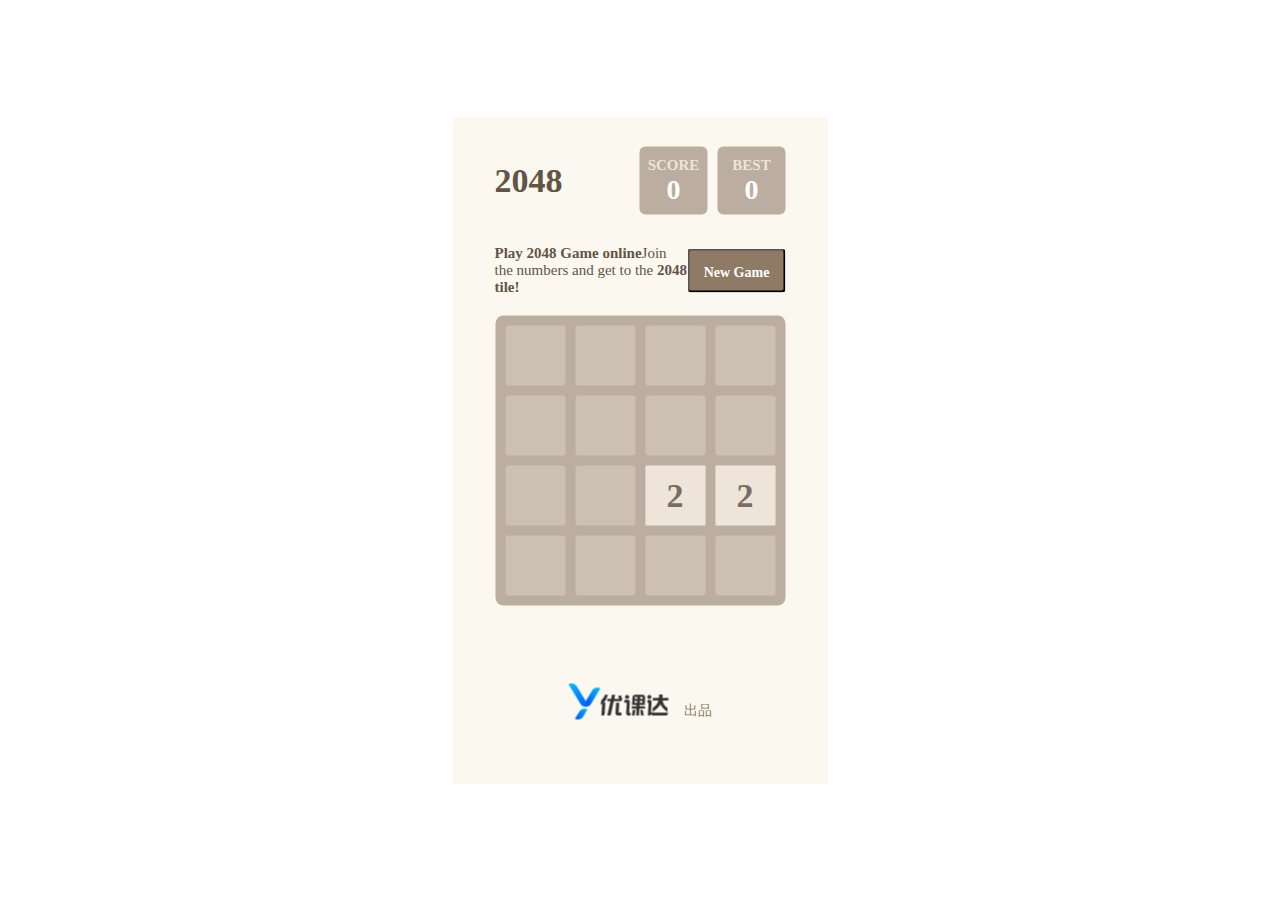
==== 2048.html @ 7f1948d3 "加点小游戏" ====
<!DOCTYPE html>
<html lang="en">
  <head>
    <meta charset="UTF-8" />
    <title>优课达-2048</title>
    <link rel="stylesheet" href="./style/index.css" />
  </head>
  <body>
    <div class="container">
      <nav>
        <h1>2048</h1>
        <div class="score">
          <div class="now">
            <span class="label">SCORE</span>
            <span class="value">0</span>
          </div>
          <div class="best">
            <span class="label">BEST</span>
            <span class="value">0</span>
          </div>
        </div>
      </nav>
      <div class="desc">
        <p>
          <strong>Play 2048 Game online</strong>Join the numbers and get to the
          <strong>2048 tile!</strong>
        </p>
        <button>New Game</button>
      </div>
      <main>
        <div class="game-grid">
          <div class="grid-row">
            <div class="grid-cell"></div>
            <div class="grid-cell"></div>
            <div class="grid-cell"></div>
            <div class="grid-cell"></div>
          </div>
          <div class="grid-row">
            <div class="grid-cell"></div>
            <div class="grid-cell"></div>
            <div class="grid-cell"></div>
            <div class="grid-cell"></div>
          </div>
          <div class="grid-row">
            <div class="grid-cell"></div>
            <div class="grid-cell"></div>
            <div class="grid-cell"></div>
            <div class="grid-cell"></div>
          </div>
          <div class="grid-row">
            <div class="grid-cell"></div>
            <div class="grid-cell"></div>
            <div class="grid-cell"></div>
            <div class="grid-cell"></div>
          </div>
        </div>
        <div class="tile-container">
          <!-- <div class="tile tile-2 tile-position-1-1">
            <div class="tile-inner">2</div>
          </div>
          <div class="tile tile-4 tile-position-1-2">
            <div class="tile-inner">4</div>
          </div>
          <div class="tile tile-8 tile-position-1-3">
            <div class="tile-inner">8</div>
          </div>
          <div class="tile tile-16 tile-position-1-4">
            <div class="tile-inner">16</div>
          </div>
          <div class="tile tile-32 tile-position-2-1">
            <div class="tile-inner">32</div>
          </div>
          <div class="tile tile-64 tile-position-2-2">
            <div class="tile-inner">64</div>
          </div>
          <div class="tile tile-128 tile-position-2-3">
            <div class="tile-inner">128</div>
          </div>
          <div class="tile tile-256 tile-position-2-4">
            <div class="tile-inner">256</div>
          </div>
          <div class="tile tile-512 tile-position-3-1">
            <div class="tile-inner">512</div>
          </div>
          <div class="tile tile-1024 tile-position-3-2">
            <div class="tile-inner">1024</div>
          </div>
          <div class="tile tile-2048 tile-position-3-3">
            <div class="tile-inner">2048</div>
          </div> -->
        </div>
      </main>
      <footer>
        <img src="./images/logo.png" />
        <span>出品</span>
      </footer>
      <div class="mask status">
        <div class="content">Game Over!</div>
        <button>Try again</button>
      </div>
    </div>
    <script src="./scripts/tile.js"></script>
    <script src="./scripts/grid.js"></script>
    <script src="./scripts/render.js"></script>
    <script src="./scripts/listener.js"></script>
    <script src="./scripts/storage.js"></script>
    <script src="./scripts/manager.js"></script>
    <script src="./scripts/index.js"></script>
  </body>
</html>
---- style/index.css ----
p {
  padding: 0;
  margin: 0;
}

button {
  cursor: pointer;
}
button:focus {
  outline: none;
}

nav {
  height: 68px;
  padding: 30px 42px;
  display: flex;
  justify-content: space-between;
  align-items: center;
}
nav h1 {
  margin: 0;
  font-size: 34px;
  font-weight: 700px;
  color: #635545;
}
nav .score {
  display: flex;
}
nav .score > div {
  width: 68px;
  height: 68px;
  margin-left: 10px;
  border-radius: 6px;
  background-color: #bbada0;
  display: flex;
  flex-direction: column;
  align-items: center;
  justify-content: center;
}
nav .score > div .label {
  font-size: 15px;
  font-weight: bold;
  color: #eee4d9;
}
nav .score > div .value {
  font-size: 28px;
  font-weight: 700;
  color: #ffffff;
}

.desc {
  display: flex;
  padding: 0 42px;
  align-items: center;
}
.desc p {
  font-size: 15px;
  color: #635545;
  flex: 1;
}
.desc button {
  margin: 0;
  padding: 0;
  width: 98px;
  height: 44px;
  border-radius: 4px;
  background-color: #8f7a66;
  font-size: 14px;
  color: #fff;
  line-height: 44px;
  text-align: center;
  font-weight: 700;
  font-family: Arial-Black;
}

main {
  margin-top: 20px;
  margin-left: auto;
  margin-right: auto;
  box-sizing: border-box;
  width: 290px;
  height: 290px;
  position: relative;
  padding: 10px;
  background: #bbada0;
  border-radius: 8px;
}
main .game-grid .grid-row {
  margin-bottom: 10px;
  display: flex;
}
main .game-grid .grid-row .grid-cell {
  width: 60px;
  height: 60px;
  margin-right: 10px;
  float: left;
  border-radius: 3px;
  background: rgba(238, 228, 218, 0.35);
}
main .game-grid .grid-row .grid-cell:last-child {
  margin-right: 0;
}
main .game-grid .grid-row:last-child {
  margin-bottom: 0;
}
main .tile-container {
  position: absolute;
  left: 0;
  top: 0;
}
main .tile-container .tile {
  position: absolute;
  width: 60px;
  height: 60px;
  border-radius: 4px;
  transition: transform 100ms ease-in-out;
}
main .tile-container .tile-inner {
  width: 100%;
  height: 100%;
  line-height: 60px;
  background: #eee4da;
  text-align: center;
  font-weight: bold;
  font-size: 34px;
  color: #776e65;
}
main .tile-container .tile-position-1-1 {
  transform: translate(10px, 10px);
}
main .tile-container .tile-position-1-2 {
  transform: translate(80px, 10px);
}
main .tile-container .tile-position-1-3 {
  transform: translate(150px, 10px);
}
main .tile-container .tile-position-1-4 {
  transform: translate(220px, 10px);
}
main .tile-container .tile-position-2-1 {
  transform: translate(10px, 80px);
}
main .tile-container .tile-position-2-2 {
  transform: translate(80px, 80px);
}
main .tile-container .tile-position-2-3 {
  transform: translate(150px, 80px);
}
main .tile-container .tile-position-2-4 {
  transform: translate(220px, 80px);
}
main .tile-container .tile-position-3-1 {
  transform: translate(10px, 150px);
}
main .tile-container .tile-position-3-2 {
  transform: translate(80px, 150px);
}
main .tile-container .tile-position-3-3 {
  transform: translate(150px, 150px);
}
main .tile-container .tile-position-3-4 {
  transform: translate(220px, 150px);
}
main .tile-container .tile-position-4-1 {
  transform: translate(10px, 220px);
}
main .tile-container .tile-position-4-2 {
  transform: translate(80px, 220px);
}
main .tile-container .tile-position-4-3 {
  transform: translate(150px, 220px);
}
main .tile-container .tile-position-4-4 {
  transform: translate(220px, 220px);
}
main .tile-container .tile-merged .tile-inner {
  z-index: 20;
  animation: pop 200ms ease 100ms;
  animation-fill-mode: backwards;
}
main .tile-container .tile-new .tile-inner {
  animation: appear 200ms ease-in-out;
  animation-delay: 100ms;
  animation-fill-mode: backwards;
}
main .tile-container .tile.tile-2 .tile-inner {
  background: #eee4da;
}
main .tile-container .tile.tile-4 .tile-inner {
  background: #ede0c8;
}
main .tile-container .tile.tile-8 .tile-inner {
  color: #f9f6f2;
  background: #f2b179;
}
main .tile-container .tile.tile-16 .tile-inner {
  color: #f9f6f2;
  background: #f59563;
}
main .tile-container .tile.tile-32 .tile-inner {
  color: #f9f6f2;
  background: #f67c5f;
}
main .tile-container .tile.tile-64 .tile-inner {
  color: #f9f6f2;
  background: #f65e3b;
}
main .tile-container .tile.tile-128 .tile-inner {
  color: #f9f6f2;
  background: #edcf72;
  font-size: 30px;
}
main .tile-container .tile.tile-256 .tile-inner {
  color: #f9f6f2;
  background: #edcc61;
  font-size: 30px;
}
main .tile-container .tile.tile-512 .tile-inner {
  color: #f9f6f2;
  background: #edc850;
  font-size: 30px;
}
main .tile-container .tile.tile-1024 .tile-inner {
  color: #f9f6f2;
  background: #edc53f;
  font-size: 22px;
}
main .tile-container .tile.tile-2048 .tile-inner {
  color: #f9f6f2;
  background: #edc22e;
  font-size: 22px;
}

@keyframes appear {
  0% {
    opacity: 0;
    transform: scale(0);
  }
  100% {
    opacity: 1;
    transform: scale(1);
  }
}
@keyframes pop {
  0% {
    transform: scale(0);
  }
  50% {
    transform: scale(1.2);
  }
  100% {
    transform: scale(1);
  }
}
.body {
  margin: 0;
  padding: 0;
  font-family: "Clear Sans", "Helvetica Neue", Arial, sans-serif;
  color: #776e65;
}

.container {
  position: relative;
  width: 375px;
  height: 667px;
  position: fixed;
  background-color: #faf8ef;
  left: 50%;
  top: 50%;
  transform: translate(-50%, -50%);
}

footer {
  display: flex;
  align-items: flex-end;
  justify-content: center;
  margin-top: 78px;
}
footer img {
  width: 100px;
  height: 36px;
}
footer span {
  margin-left: 16px;
  font-size: 14px;
  color: #8f7a67;
  font-weight: 500;
}

.mask {
  position: absolute;
  left: 0;
  right: 0;
  top: 0;
  bottom: 0;
  display: none;
  flex-direction: column;
  align-items: center;
  justify-content: center;
  background-color: rgba(255, 255, 255, 0.4);
}
.mask .content {
  font-family: Arial-Black;
  font-size: 26px;
  color: #8f7a67;
  text-align: center;
}
.mask button {
  margin-top: 20px;
  width: 98px;
  height: 44px;
  background: #8f7a67;
  border-radius: 4px;
  font-size: 14px;
  color: #ffffff;
  text-align: center;
  font-family: Arial-Black;
  font-weight: 700;
  line-height: 44px;
}

/*# sourceMappingURL=index.css.map */
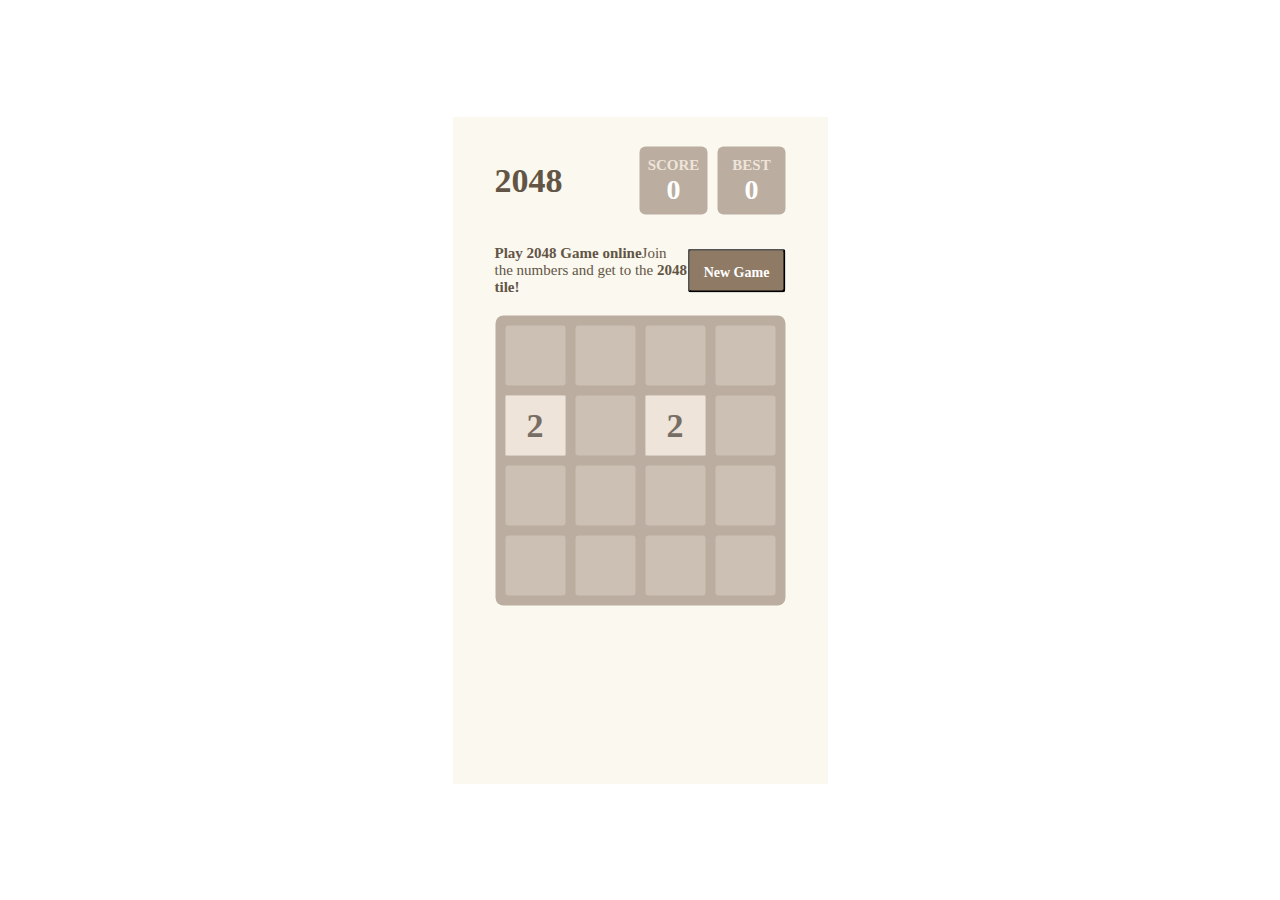
==== commit b01a4017: "Update 2048.html" ====
--- a/2048.html
+++ b/2048.html
@@ -2,7 +2,7 @@
 <html lang="en">
   <head>
     <meta charset="UTF-8" />
-    <title>优课达-2048</title>
+    <title>TFboy的2048</title>
     <link rel="stylesheet" href="./style/index.css" />
   </head>
   <body>
@@ -90,10 +90,6 @@
           </div> -->
         </div>
       </main>
-      <footer>
-        <img src="./images/logo.png" />
-        <span>出品</span>
-      </footer>
       <div class="mask status">
         <div class="content">Game Over!</div>
         <button>Try again</button>
